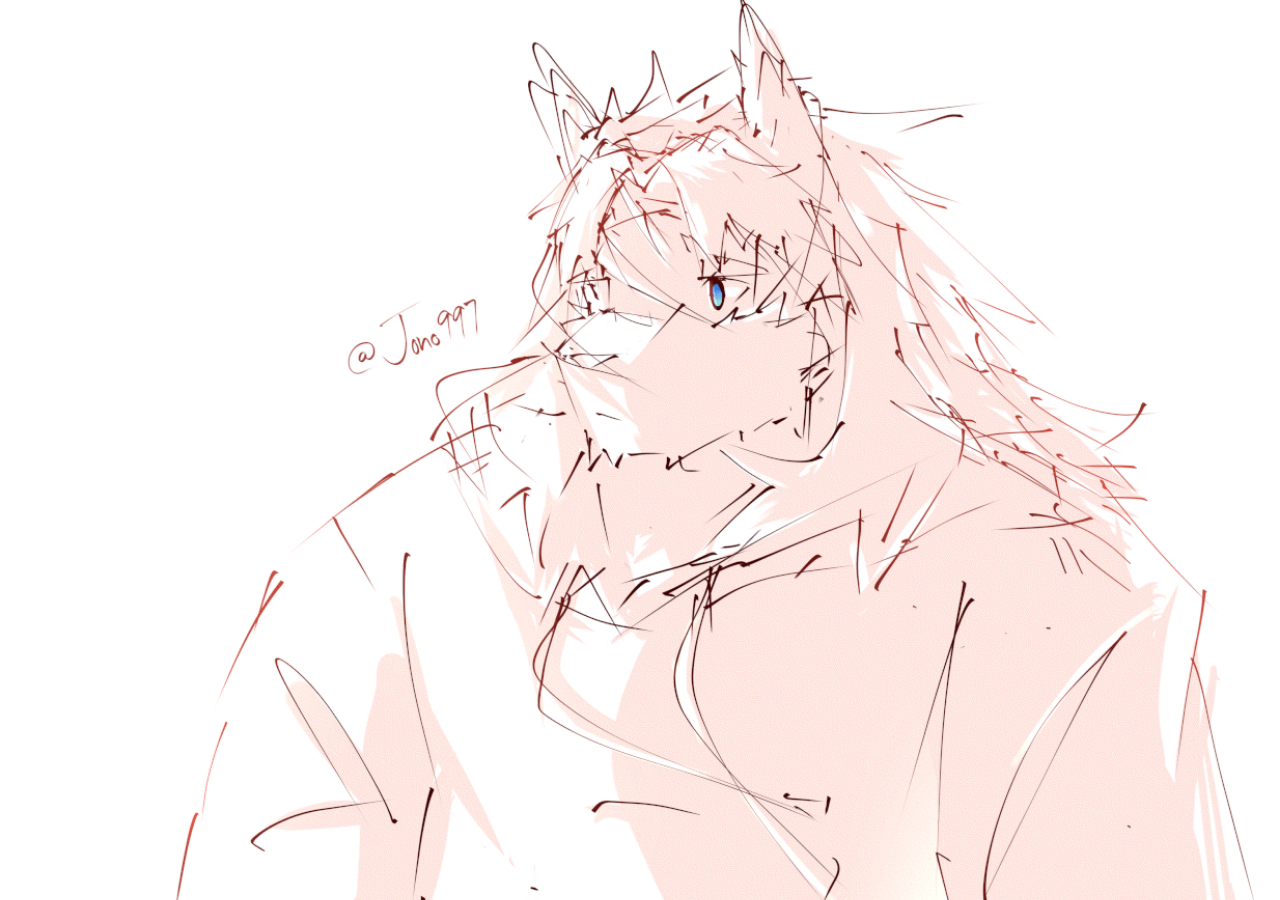
==== index.html @ d85cb7d2 "Added links to Twitch and Mastodon.social profiles" ====
<!doctype HTML>
<html>
    <head>
        <title>Jono99</title>
        <link rel="icon" type="image/x-icon" href="favicon.ico">
        <a rel="me" href="https://mastodon.social/@Jono99">Mastodon</a>
        <meta content="Jono99's personal whybsite" property="og:title" />
        <meta content="Alright, who let the dog use Github Pages?" property="og:description" />
        <meta content="https://jono997.github.io" property="og:url" />
        <meta content="https://jono997.github.io/icon.png" property="og:image" />
        <meta content="#995f4a" data-react-helmet="true" name="theme-color" />
        <style>
            body {
                font-family: Calibri, 'Trebuchet MS', sans-serif;
                display: flex;
                min-height: 100vh;
                margin: 0px;
            }
            #background {
                position: fixed;
                width: 100vw;
                height: 100vh;

                background-position: center;
                background-size: cover;

                opacity: 0;
                transition-property: opacity;
                transition-duration: 1.5s;
            }
            .main-wrapper {
                display: block;
                margin: auto;
            }
            main {
                background-color: #ffffffbf;
                backdrop-filter: blur(5px);
                padding: 1em;
                border-radius: 2em;
                opacity: 0;

                animation-name: main-fly-in;
                animation-duration: 1s;
                animation-delay: 0.5s;
                animation-timing-function: ease-out;
                animation-fill-mode: forwards;
            }
            main.vert-margins {
                margin-top: 2em;
                margin-bottom: 2em;
            }
            h1 {
                margin-top: 0px;
                text-align: center;
            }
            section {
                border-top: 0.1em solid black;
            }

            @keyframes main-fly-in {
                from {
                    opacity: 0;
                    transform: translateY(3em);
                }
                to {
                    opacity: 1;
                    transform: translateY(0em);
                }
            }
        </style>
    </head>
    <body>
        <div id="background"></div>
        <div class="main-wrapper">
            <main>
                <h1>Jono99</h1>
                <p>Eventually there'll be something more susbstantial here, but until then...</p>
                <section>
                    <h2>About me</h2>
                    <p>Hi, I'm Jono99, also known in some places as Jono997, BlindForest, or Orion_Fell.</p>
                    <p>I'm a casual software developer, but also do occasional level design for rhythm games along with occasional other things.</p>
                </section>
                <section>
                    <h2>What I'm working on</h2>
                    <ul>
                        <li>Phigros, Level Editor as "BlindForest" (<a href="https://apps.apple.com/us/app/phigros/id1454809109">iOS</a>, <a href="https://play.google.com/store/apps/details?id=com.PigeonGames.Phigros">Android</a>)</li>
                        <li>vivid/stasis, Assistant Programmer, Song Jacket Designer as "Orion_Fell" (<a href="https://store.steampowered.com/app/2093940/vividstasis/">Windows</a>)</li>
                        <li>Friday Night Funkin': Livid Lycanthrope, Lead Programmer for Week 2 (<a href="https://gamebanana.com/mods/333876">Windows, Mac</a>)</li>
                        <li>Rythera, Assistant Programmer and Beta Tester (coming to Windows and Android eventually)</li>
                        <li>More projects coming soon...</li>
                    </ul>
                </section>
                <section>
                    <h2>Where to find me</h2>
                    <ul>
                        <li><a href="https://bored-werewolf.tumblr.com">Tumblr (bored-werewolf)</a></li>
                        <li><a>Discord (jono99)</a></li>
                        <li><a href="https://mastodon.social/@Jono99">Mastodon.social (Jono99)</a></li>
                        <li><a href="https://www.youtube.com/@jono997">Youtube (Jono99, used for miscellaneous stuff)</a></li>
                        <li><a href="https://www.youtube.com/@dominationgaming53">Youtube (dominationgaming53, infrequently updated gaming channel)</a></li>
                        <li><a href="https://www.twitch.tv/jono997">Twitch (jono997)</a></li>
                        <li><a href="https://twitter.com/jono997">Twitter (jono997, not recommended)</a></li>
                        <li><a href="https://www.youtube.com/@longsleverecords">Youtube (Longsleve Records, effectively retired UTAU cover channel)</a></li>
                        <li><a title="You're on it right now.">Github (jono997)</a></li>
                        <li><a href="https://longsleverecords.jimdofree.com">Old UTAU website with my plugins and USTs</a></li>
                    </ul>
                </section>
                <section>
                    <p>Background art by <a id="bg-credit">PLACEHOLDER</a></p>
                </section>
            </main>
        </div>
        <script>
            // Add background
            (function() {
                var backgrounds = [
                    ['1.png', 'https://tumblr.com/0000stuff', '0000stuff'],
                    ['2.png', 'https://tumblr.com/0000stuff', '0000stuff'],
                    ['3.png', 'https://tumblr.com/0000stuff', '0000stuff'],
                    ['4.jpg', 'https://www.tumblr.com/jumpcat7', 'JumpCat']
                ];
    
                var background = backgrounds[Math.floor(Math.random() * backgrounds.length)];
                var bg_element = document.getElementById('background');
                var bg_path = `backgrounds/${background[0]}`;
                bg_element.style.backgroundImage = `url(${bg_path})`;
                var bg_credit = document.getElementById('bg-credit');
                bg_credit.setAttribute('href', background[1]);
                bg_credit.innerHTML = background[2];

                var img = new Image();
                img.onload = function()
                {
                    bg_element.style.opacity = 1;
                };
                img.src = bg_path;
            })();
        
            // Add top/bottom margins to main if needed
            window.addEventListener('resize', function() {
                var main = document.getElementsByTagName('main')[0];
                if (main.clientHeight > document.body.parentElement.clientHeight)
                    main.classList.add('vert-margins');
                else
                    main.classList.remove('vert-margins');
            });
        </script>
    </body>
</html>
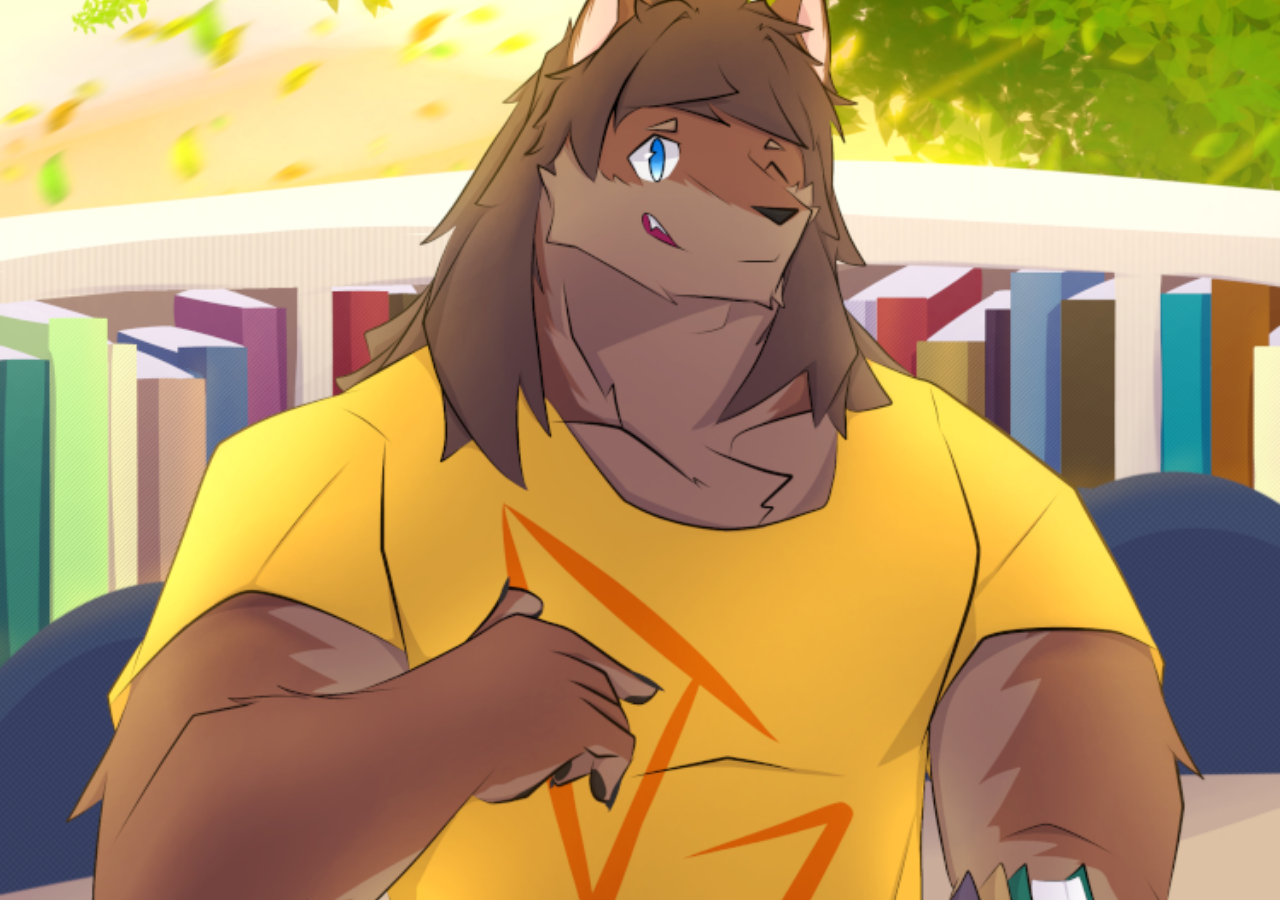
==== commit 4034fea4: "Moved Mastodon verification link to other socials" ====
--- a/index.html
+++ b/index.html
@@ -3,7 +3,6 @@
     <head>
         <title>Jono99</title>
         <link rel="icon" type="image/x-icon" href="favicon.ico">
-        <a rel="me" href="https://mastodon.social/@Jono99">Mastodon</a>
         <meta content="Jono99's personal whybsite" property="og:title" />
         <meta content="Alright, who let the dog use Github Pages?" property="og:description" />
         <meta content="https://jono997.github.io" property="og:url" />
@@ -95,7 +94,7 @@
                     <ul>
                         <li><a href="https://bored-werewolf.tumblr.com">Tumblr (bored-werewolf)</a></li>
                         <li><a>Discord (jono99)</a></li>
-                        <li><a href="https://mastodon.social/@Jono99">Mastodon.social (Jono99)</a></li>
+                        <li><a rel="me" href="https://mastodon.social/@Jono99">Mastodon.social (Jono99)</a></li>
                         <li><a href="https://www.youtube.com/@jono997">Youtube (Jono99, used for miscellaneous stuff)</a></li>
                         <li><a href="https://www.youtube.com/@dominationgaming53">Youtube (dominationgaming53, infrequently updated gaming channel)</a></li>
                         <li><a href="https://www.twitch.tv/jono997">Twitch (jono997)</a></li>
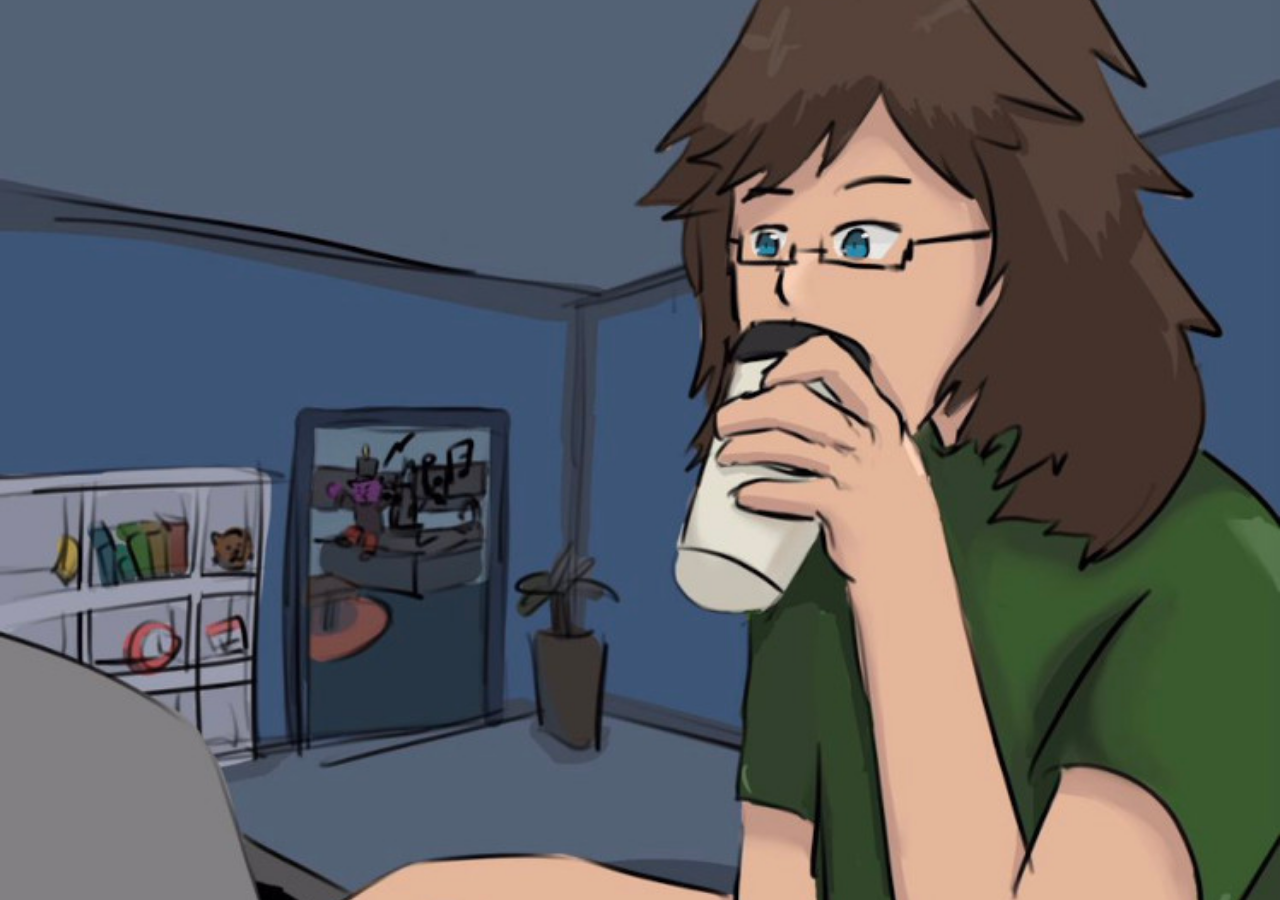
==== commit 20bfd29f: "Added birthday art from kris to the bg list" ====
--- a/index.html
+++ b/index.html
@@ -98,7 +98,7 @@
                         <li><a href="https://www.youtube.com/@jono997">Youtube (Jono99, used for miscellaneous stuff)</a></li>
                         <li><a href="https://www.youtube.com/@dominationgaming53">Youtube (dominationgaming53, infrequently updated gaming channel)</a></li>
                         <li><a href="https://www.twitch.tv/jono997">Twitch (jono997)</a></li>
-                        <li><a href="https://twitter.com/jono997">Twitter (jono997, not recommended)</a></li>
+                        <li>Twitter (jono997, deactivated)</li>
                         <li><a href="https://www.youtube.com/@longsleverecords">Youtube (Longsleve Records, effectively retired UTAU cover channel)</a></li>
                         <li><a title="You're on it right now.">Github (jono997)</a></li>
                         <li><a href="https://longsleverecords.jimdofree.com">Old UTAU website with my plugins and USTs</a></li>
@@ -116,7 +116,8 @@
                     ['1.png', 'https://tumblr.com/0000stuff', '0000stuff'],
                     ['2.png', 'https://tumblr.com/0000stuff', '0000stuff'],
                     ['3.png', 'https://tumblr.com/0000stuff', '0000stuff'],
-                    ['4.jpg', 'https://www.tumblr.com/jumpcat7', 'JumpCat']
+                    ['4.jpg', 'https://tumblr.com/jumpcat7', 'JumpCat'],
+                    ['5.png', 'https://twitter.com/kelinci_bukit', 'kris']
                 ];
     
                 var background = backgrounds[Math.floor(Math.random() * backgrounds.length)];
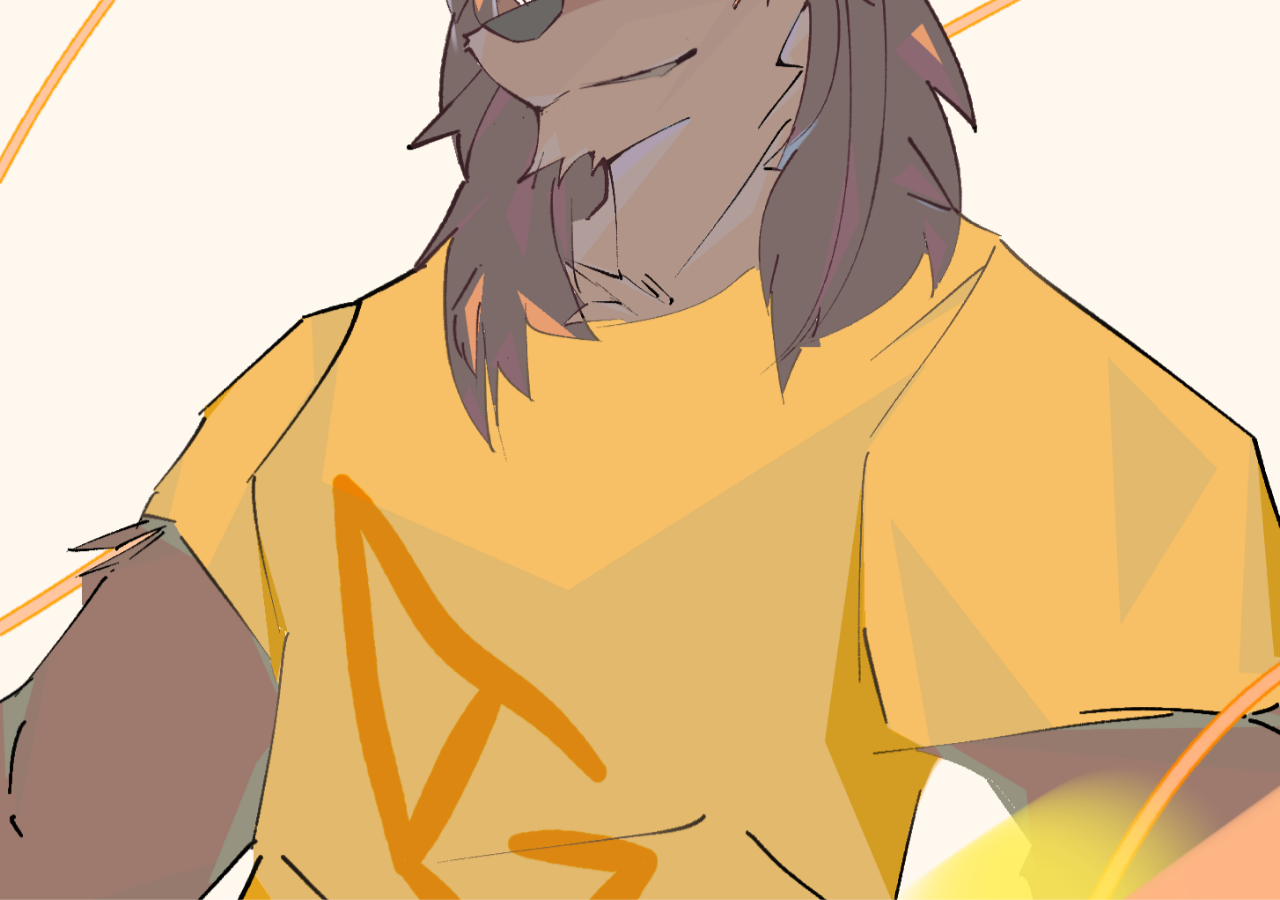
==== commit 89b59e37: "Moved style and script to external files" ====
--- a/index.html
+++ b/index.html
@@ -3,70 +3,12 @@
     <head>
         <title>Jono99</title>
         <link rel="icon" type="image/x-icon" href="favicon.ico">
+        <link rel="stylesheet" href="common.css">
         <meta content="Jono99's personal whybsite" property="og:title" />
         <meta content="Alright, who let the dog use Github Pages?" property="og:description" />
         <meta content="https://jono997.github.io" property="og:url" />
         <meta content="https://jono997.github.io/icon.png" property="og:image" />
         <meta content="#995f4a" data-react-helmet="true" name="theme-color" />
-        <style>
-            body {
-                font-family: Calibri, 'Trebuchet MS', sans-serif;
-                display: flex;
-                min-height: 100vh;
-                margin: 0px;
-            }
-            #background {
-                position: fixed;
-                width: 100vw;
-                height: 100vh;
-
-                background-position: center;
-                background-size: cover;
-
-                opacity: 0;
-                transition-property: opacity;
-                transition-duration: 1.5s;
-            }
-            .main-wrapper {
-                display: block;
-                margin: auto;
-            }
-            main {
-                background-color: #ffffffbf;
-                backdrop-filter: blur(5px);
-                padding: 1em;
-                border-radius: 2em;
-                opacity: 0;
-
-                animation-name: main-fly-in;
-                animation-duration: 1s;
-                animation-delay: 0.5s;
-                animation-timing-function: ease-out;
-                animation-fill-mode: forwards;
-            }
-            main.vert-margins {
-                margin-top: 2em;
-                margin-bottom: 2em;
-            }
-            h1 {
-                margin-top: 0px;
-                text-align: center;
-            }
-            section {
-                border-top: 0.1em solid black;
-            }
-
-            @keyframes main-fly-in {
-                from {
-                    opacity: 0;
-                    transform: translateY(3em);
-                }
-                to {
-                    opacity: 1;
-                    transform: translateY(0em);
-                }
-            }
-        </style>
     </head>
     <body>
         <div id="background"></div>
@@ -106,44 +48,10 @@
                 </section>
                 <section>
                     <p>Background art by <a id="bg-credit">PLACEHOLDER</a></p>
+                    <button id="change_bg_button">Change background</button>
                 </section>
             </main>
         </div>
-        <script>
-            // Add background
-            (function() {
-                var backgrounds = [
-                    ['1.png', 'https://tumblr.com/0000stuff', '0000stuff'],
-                    ['2.png', 'https://tumblr.com/0000stuff', '0000stuff'],
-                    ['3.png', 'https://tumblr.com/0000stuff', '0000stuff'],
-                    ['4.jpg', 'https://tumblr.com/jumpcat7', 'JumpCat'],
-                    ['5.png', 'https://twitter.com/kelinci_bukit', 'kris']
-                ];
-    
-                var background = backgrounds[Math.floor(Math.random() * backgrounds.length)];
-                var bg_element = document.getElementById('background');
-                var bg_path = `backgrounds/${background[0]}`;
-                bg_element.style.backgroundImage = `url(${bg_path})`;
-                var bg_credit = document.getElementById('bg-credit');
-                bg_credit.setAttribute('href', background[1]);
-                bg_credit.innerHTML = background[2];
-
-                var img = new Image();
-                img.onload = function()
-                {
-                    bg_element.style.opacity = 1;
-                };
-                img.src = bg_path;
-            })();
-        
-            // Add top/bottom margins to main if needed
-            window.addEventListener('resize', function() {
-                var main = document.getElementsByTagName('main')[0];
-                if (main.clientHeight > document.body.parentElement.clientHeight)
-                    main.classList.add('vert-margins');
-                else
-                    main.classList.remove('vert-margins');
-            });
-        </script>
+        <script src="common.js"></script>
     </body>
 </html>--- a/common.css
+++ b/common.css
@@ -0,0 +1,58 @@
+body {
+    font-family: Calibri, 'Trebuchet MS', sans-serif;
+    display: flex;
+    min-height: 100vh;
+    margin: 0px;
+}
+#background {
+    position: fixed;
+    width: 100vw;
+    height: 100vh;
+
+    background-position: center;
+    background-size: cover;
+
+    opacity: 0;
+    transition-property: opacity;
+}
+.main-wrapper {
+    display: block;
+    margin: auto;
+}
+main {
+    background-color: #ffffffbf;
+    backdrop-filter: blur(5px);
+    padding: 1em;
+    border-radius: 2em;
+    opacity: 0;
+    margin-left: 2em;
+    margin-right: 2em;
+
+    animation-name: main-fly-in;
+    animation-duration: 1s;
+    animation-delay: 0.5s;
+    animation-timing-function: ease-out;
+    animation-fill-mode: forwards;
+}
+main.vert-margins {
+    margin-top: 2em;
+    margin-bottom: 2em;
+}
+h1 {
+    margin-top: 0px;
+    text-align: center;
+}
+section {
+    border-top: 0.1em solid black;
+}
+
+@keyframes main-fly-in {
+    from {
+        opacity: 0;
+        transform: translateY(3em);
+    }
+    to {
+        opacity: 1;
+        transform: translateY(0em);
+    }
+}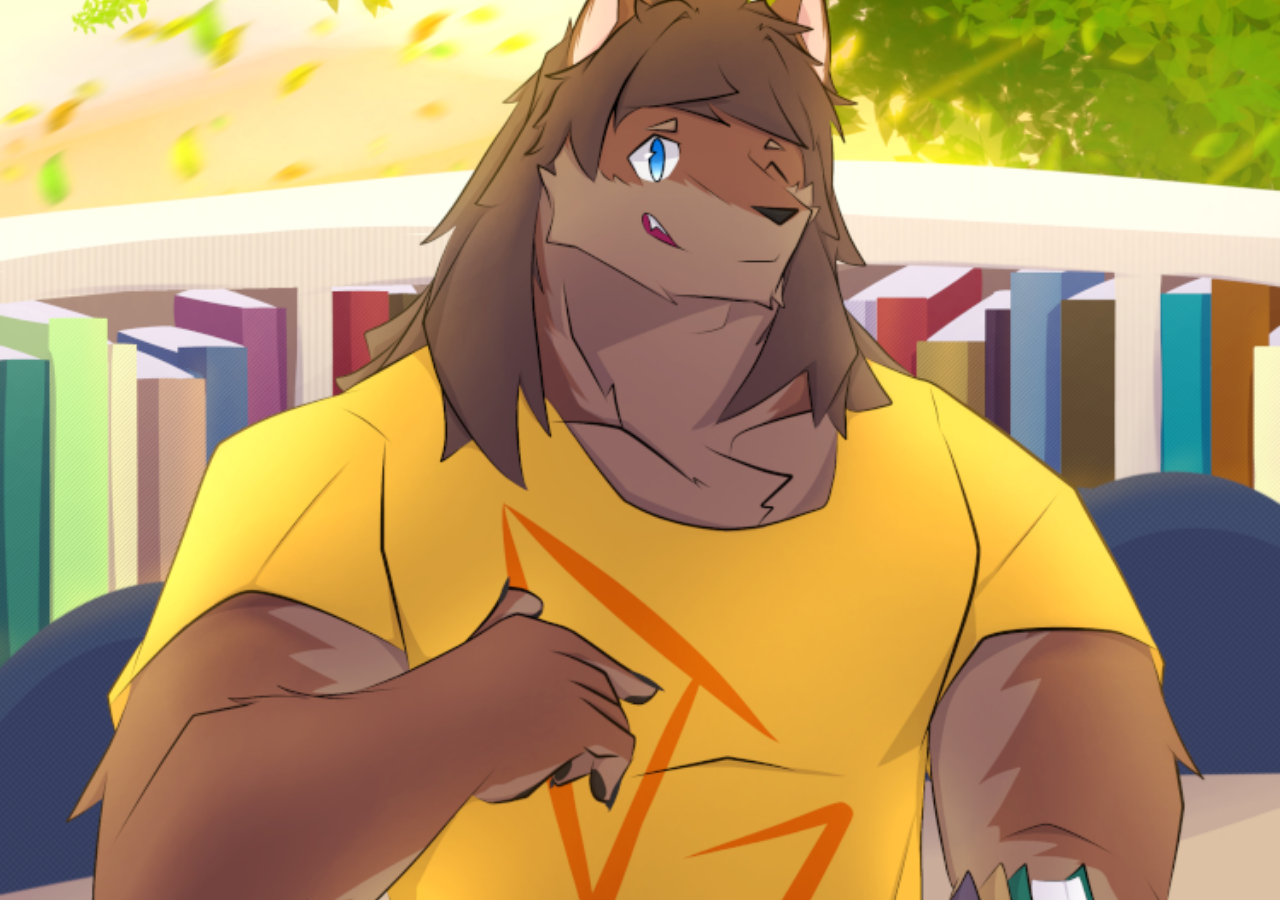
==== commit 713d49ad: "Added settings page" ====
--- a/index.html
+++ b/index.html
@@ -48,7 +48,7 @@
                 </section>
                 <section>
                     <p>Background art by <a id="bg-credit">PLACEHOLDER</a></p>
-                    <button id="change_bg_button">Change background</button>
+                    <a href="settings.html">Change settings</a>
                 </section>
             </main>
         </div>
--- a/common.css
+++ b/common.css
@@ -38,12 +38,21 @@
     margin-top: 2em;
     margin-bottom: 2em;
 }
+main.horz-margins {
+    margin-left: 2em;
+    margin-right: 2em;
+}
 h1 {
     margin-top: 0px;
     text-align: center;
 }
 section {
     border-top: 0.1em solid black;
+}
+.flexbox {
+    display: flex;
+    flex-direction: row;
+    flex-wrap: wrap;
 }
 
 @keyframes main-fly-in {
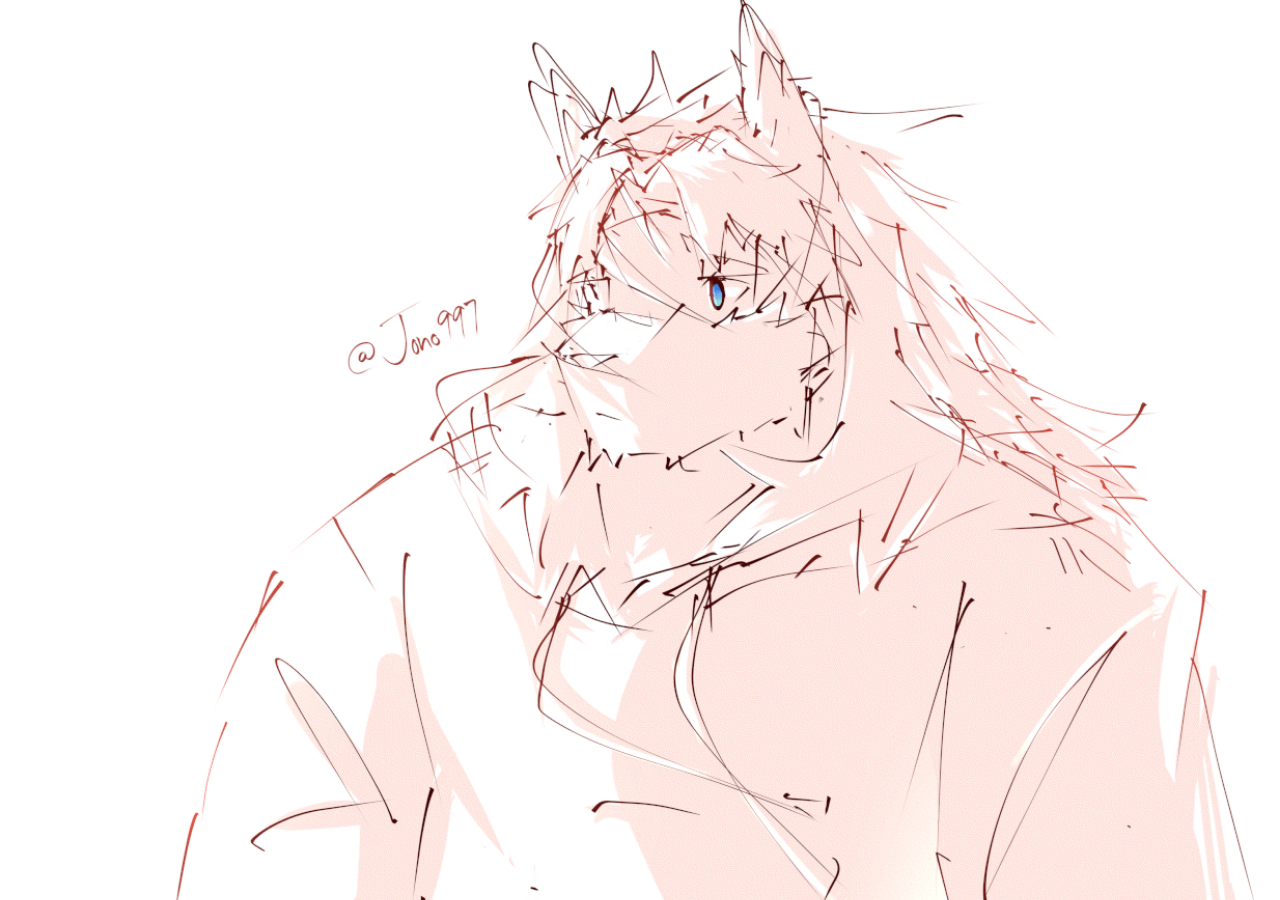
==== commit df064382: "Updated "What I'm working on section" to reflect having left Phigros" ====
--- a/index.html
+++ b/index.html
@@ -24,10 +24,10 @@
                 <section>
                     <h2>What I'm working on</h2>
                     <ul>
-                        <li>Phigros, Level Editor as "BlindForest" (<a href="https://apps.apple.com/us/app/phigros/id1454809109">iOS</a>, <a href="https://play.google.com/store/apps/details?id=com.PigeonGames.Phigros">Android</a>)</li>
                         <li>vivid/stasis, Assistant Programmer, Song Jacket Designer as "Orion_Fell" (<a href="https://store.steampowered.com/app/2093940/vividstasis/">Windows</a>)</li>
                         <li>Friday Night Funkin': Livid Lycanthrope, Lead Programmer for Week 2 (<a href="https://gamebanana.com/mods/333876">Windows, Mac</a>)</li>
                         <li>Rythera, Assistant Programmer and Beta Tester (coming to Windows and Android eventually)</li>
+                        <li>Phigros, Level Editor as "BlindForest". Left in May, 2024. (<a href="https://apps.apple.com/us/app/phigros/id1454809109">iOS</a>, <a href="https://play.google.com/store/apps/details?id=com.PigeonGames.Phigros">Android</a>)</li>
                         <li>More projects coming soon...</li>
                     </ul>
                 </section>
--- a/common.css
+++ b/common.css
@@ -1,8 +1,29 @@
+:root {
+    --light-text-colour: black;
+    --light-link-colour: #4b48f1;
+    --light-background-colour: 255 255 255;
+    --dark-text-colour: white;
+    --dark-link-colour: #9d9cfd;
+    --dark-background-colour: 0 0 0;
+    --solarl-text-colour: #002b36;
+    --solarl-link-colour: #268bd2;
+    --solarl-background-colour: 253 246 227;
+    --solard-text-colour: #fdf6e3;
+    --solard-link-colour: #268bd2;
+    --solard-background-colour: 0 43 54;
+}
 body {
+    --text-colour: var(--light-text-colour);
+    --link-colour: var(--light-link-colour);
+    --background-colour: var(--light-background-colour);
+    color: var(--text-colour);
     font-family: Calibri, 'Trebuchet MS', sans-serif;
     display: flex;
     min-height: 100vh;
     margin: 0px;
+}
+a {
+    color: var(--link-colour);
 }
 #background {
     position: fixed;
@@ -20,7 +41,7 @@
     margin: auto;
 }
 main {
-    background-color: #ffffffbf;
+    background-color: rgb(var(--background-colour) / 75%);
     backdrop-filter: blur(5px);
     padding: 1em;
     border-radius: 2em;
@@ -53,6 +74,7 @@
     display: flex;
     flex-direction: row;
     flex-wrap: wrap;
+    justify-content: space-evenly;
 }
 
 @keyframes main-fly-in {
